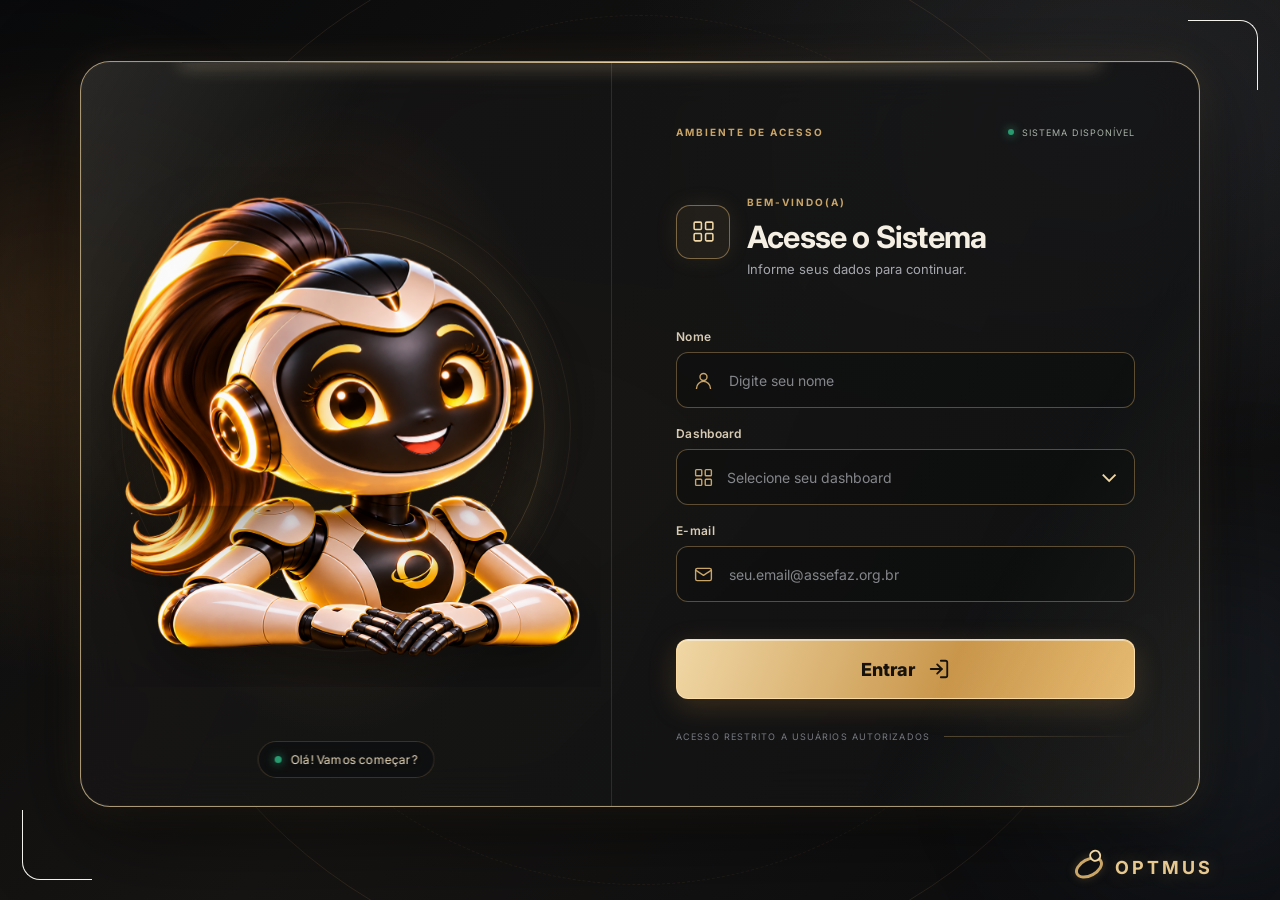
==== index.html @ eb1aa7d1 "Create index.html" ====
<!DOCTYPE html>
<html lang="pt-BR">
<head>
    <meta charset="UTF-8">
    <meta name="viewport" content="width=device-width, initial-scale=1.0">
    <title>ANALISTA</title>

    <meta http-equiv="refresh" content="0; url=./HTML/login.html">
</head>
<body>
    <script>
        window.location.replace("../HTML/login.html");
    </script>
</body>
</html>
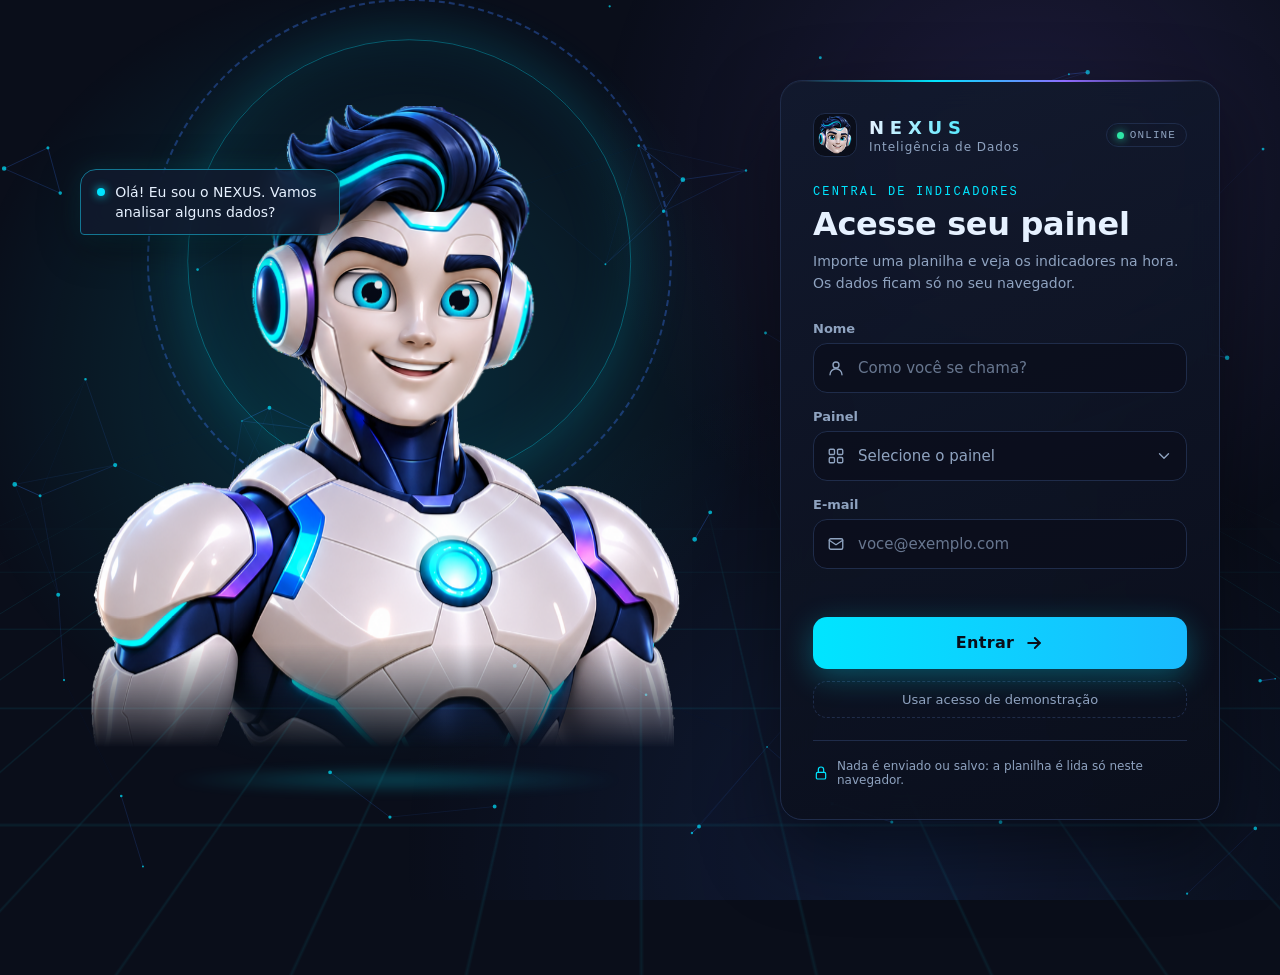
==== commit 1467bf42: "atualização pagina" ====
--- a/index.html
+++ b/index.html
@@ -3,13 +3,14 @@
 <head>
     <meta charset="UTF-8">
     <meta name="viewport" content="width=device-width, initial-scale=1.0">
-    <title>ANALISTA</title>
+    <title>NEXUS | Inteligência de Dados</title>
+    <link rel="icon" type="image/png" href="./ASSETS/nexus-icone-64.png">
 
     <meta http-equiv="refresh" content="0; url=./HTML/login.html">
 </head>
 <body>
     <script>
-        window.location.replace("../HTML/login.html");
+        window.location.replace("./HTML/login.html");
     </script>
 </body>
-</html>+</html>
